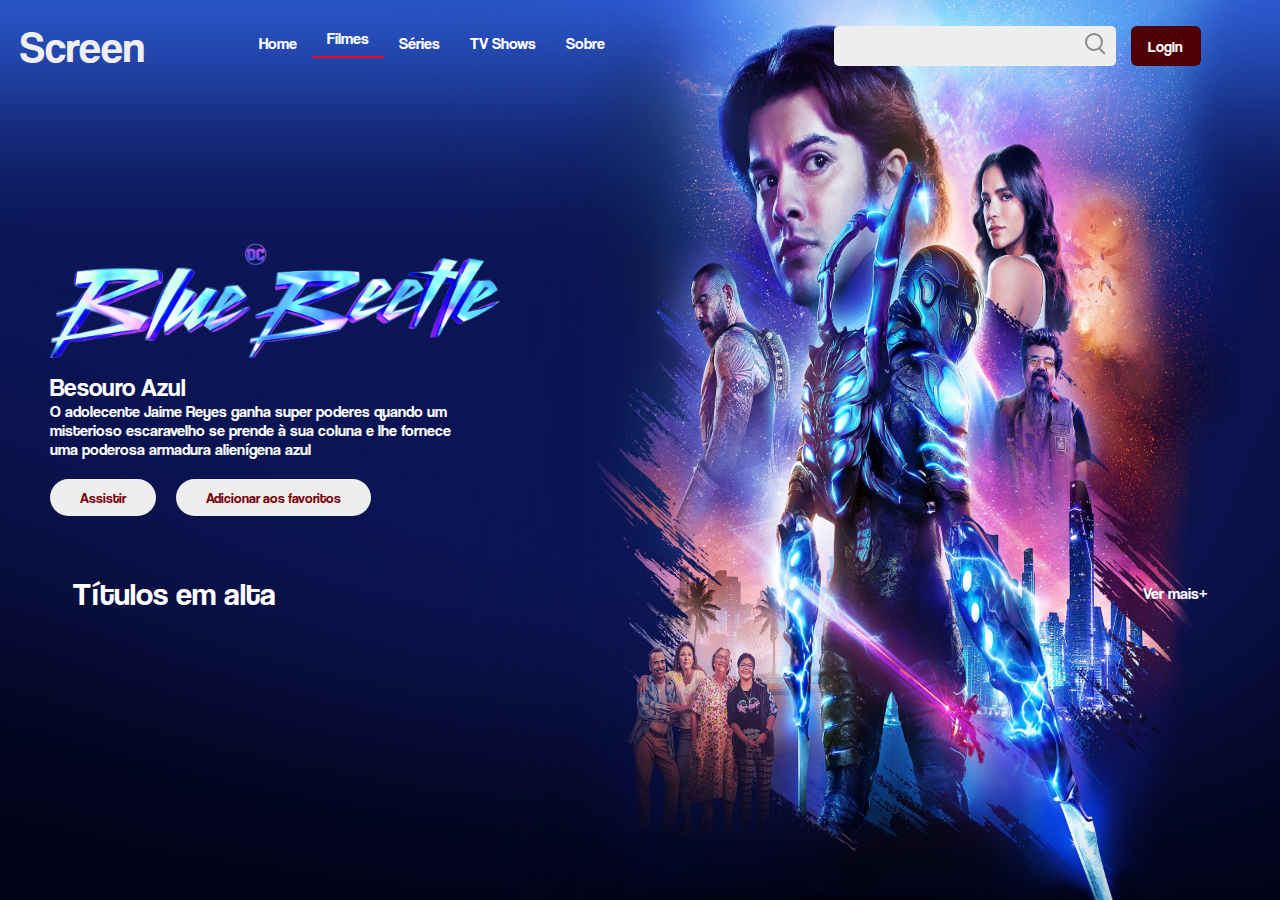
==== pages/filmes/index.html @ d805a6ec "Add files via upload" ====
<!DOCTYPE html>
<html lang="en">
<head>
    <meta charset="UTF-8">
    <meta name="viewport" content="width=device-width, initial-scale=1.0">
    <title>Filmes - Screen</title>
    <link rel="stylesheet" href="../../css/base.css">
    <link rel="stylesheet" href="../../css/cabecalho.css">
    <link rel="stylesheet" href="../../css/cards.css">
    <link rel="stylesheet" href="../../css/filmes.css">

</head>
<body class="body" style="background-image: url('../../img/poster_filmes.jpg'); background-size: 100% 100vh;">
    <header class="cabecalho">
        <p class="cabecalho__titulo">Screen</p>
        <ul>
          <li><a href="../../index.html">home</a></li>
          <li style="margin-top: -5px; border-bottom: 2px solid #ff0015;"><a href="pages/filmes.html">filmes</a></li>
          <li><a href="pages/series.html">séries</a></li>
          <li><a href="pages/tvshows.html">TV Shows</a></li>
          <li><a href="pages/sobre.html">sobre</a></li>
        </ul>
        <div class="pesquisa">
          <div class="cabecalho__pesquisa">
            <input type="text" class="cabecalho__pesquisa-input"/>
            <a href="#search_result">
            <span class="cabecalho__pesquisa-lupa">
              <img src="../../img/search-icon.svg" alt=""/>
            </span></a>
          </div>
        </div>
      </header>

      <div class="filmAlert">
        <img src="../../img/besouro azul.png" alt="" width="450">
        <p class="name">Besouro Azul</p>
        <p class="descricao">O adolecente Jaime Reyes ganha super poderes quando um misterioso escaravelho se prende à sua coluna e lhe fornece uma poderosa armadura alienígena azul</p>
        <div class="buttons">
          <button>Assistir</button>
          <button>Adicionar aos favoritos</button>
        </div>
      </div>

      <div class="pesquisaDeFilmes">
        <div class="title">
          <p id="search_result" class="populares search_result">Resultados da pesquisa</p>
        </div>  
        <section class="filmesDaPesquisa"></section>
      </div>

      <div class="filmes">
        <div class="title">
          <p class="populares">Títulos em alta</p><a href="#" class="verMais">Ver mais+</a>
        </div>
        <section id="filmes"></section>
      </div>


      <script src="../../js/usuario.js"></script>
      <script src="pesquisa.js"></script>
</body>
</html>
---- css/base.css ----
@font-face {
    font-family: 'Coolvetica';
    src: url(font/coolvetica\ rg.otf);
}



*

{
    padding: 0;
    margin: 0;
    box-sizing: border-box;
    font-family: 'Coolvetica', Arial, Helvetica, sans-serif;
    
}


body {
    background: url(../img/POSTER.jpg);
    background-size: 100% 100vh;
    background-position: calc(100% + 130px);
    background-attachment: fixed;
    min-height: 100vh;
    max-height: 100vh;
    /* box-shadow: inset 20vw -50px 40px #270100; */
    transition:  .3s all ease;
}

.user

{
    font-size: 15px;
    color: white;
    text-align: center;
    margin: 10px;
    cursor: pointer;
}
---- css/cabecalho.css ----
.pesquisa

{
    display: flex;
    padding: 2px;
    position: fixed;
    left: 65%;
}

.cabecalho {
    display: flex;
    justify-content: space-between;
    align-items: center;
    flex-wrap: wrap;
    width: 50%;
    padding: 20px 20px;
    top: 20px;
}

.cabecalho__titulo {
    font-size: clamp(32px, 2vh + 2vw, 54px);
    color: #eeeeee;
    cursor: pointer;
    font-family: 'Coolvetica', Arial, Helvetica, sans-serif;
}

.cabecalho__pesquisa {
    display: flex;
    align-items: center;
    justify-content: space-between;
    width: 22vw;
    height: 40px;
    min-width: 200px;
    padding: 0 10px;
    border-radius: 5px;
    background: #eeeeee;
}

.cabecalho__pesquisa-input {
    width: 95%;
    height: 100%;
    border: none;
    background: transparent;
    color: #000;
    font-size: 18px;
    font-weight: 500;
    transition: all ease;
}

.cabecalho__pesquisa-input:focus {
    outline: none;
}

.cabecalho__pesquisa-lupa {
    width: 18.35px;
    height: 19.35px;
    flex-shrink: 0;
    cursor: pointer;
    pointer-events: pointer;
}


.login

{
    margin-left: 15px;
    font-size: 15px;
    font-family: Arial, Helvetica, sans-serif;
    background: #4F0006;
    border-radius: 6px;
    color: #fff;
    width: 70px;
    height: 40px;
    display: grid;
    place-content: center;
    text-align: center;
    border: none;
    cursor: pointer;
    transition: .3s cubic-bezier(0.19, 1, 0.22, 1);
}

.login:hover

{
    scale: 1.07;
    box-shadow: 0 0 0 red, 0 0 150px red;
}

@media screen and (min-width: 375px) and (max-width: 1024px) {
    .cabecalho {
        width: 90vw;
    }
    .cabecalho__pesquisa {
        width: 90%;
    }
}

ul

{
    list-style: none;
    display: flex;
}

ul li

{
    text-transform: capitalize;
    padding-right: 15px;
    padding-left: 15px;
    padding-bottom: 5px;
    transition: .2s cubic-bezier(0.25, 0.46, 0.45, 0.94);
}

ul li:hover

{
    border-bottom: 2px solid white;
    margin-top: -5px;
}
---- css/cards.css ----
.title

{
    width: 100%;
    display: flex;
    justify-content: space-between;
    align-items: center;
    font-family: 'Coolvetica', Arial, Helvetica, sans-serif;
    color: #fff;
    padding: 25px 3vw;
    margin-top: 90px;
}

a

{
    text-decoration: none;
    color: #fff;
}

.search_result

{
    opacity: 0;
}

.pesquisaDeFilmes

{
    display: flex;
    flex-direction: column;
}





.populares

{
    font-size: clamp(16px, 2vh + 2vw, 32px);
}


#filmes, .filmesDaPesquisa

{
    display: flex;
    flex-wrap: wrap;
    justify-content: center;
    transition: .5s cubic-bezier(0.175, 0.885, 0.32, 1.275);
}

.filmes, .pesquisaDeFilmes

{
    margin-top: -170px;
    padding: 35px;
    padding-top: 0;
}

.cards {
    background: url(../img/POSTER.jpg);
    background-size: 170px 250px;
    width: 170px;
    height: 250px;
    border-radius: 8px;
}


.card

{
    width: 170px;
    height: 250px;
    margin: 50px 40px;
    transition: .3s cubic-bezier(0.19, 1, 0.22, 1);
}

.card:hover

{
    height: 310px;
    margin-top: -10px;

}
---- css/filmes.css ----
body

{
    background-attachment: center;
    background-position: center;
    background-size: 100% 100vh;
    background-repeat: no-repeat;
}

.filmAlert

{
    width: 40%;
    margin-top: 100px;
    padding: 50px;
    color: white;
}

.filmAlert .name

{
    font-size: clamp(17px, 2vh + 2vw, 25px);
    margin-top: 10px;
}

.buttons

{
    width: 100%;
    display: flex;
    flex-wrap: wrap;
}

.buttons button

{
    font-size: 14px;
    cursor: pointer;
    background: #eeeeee;
    color: #7a000a;
    border: none;
    padding: 10px 30px;
    margin: 20px;
    margin-left: 0;
    border-radius: 25px;
    font-family: 'Coolvetica', Arial, Helvetica, sans-serif;
}
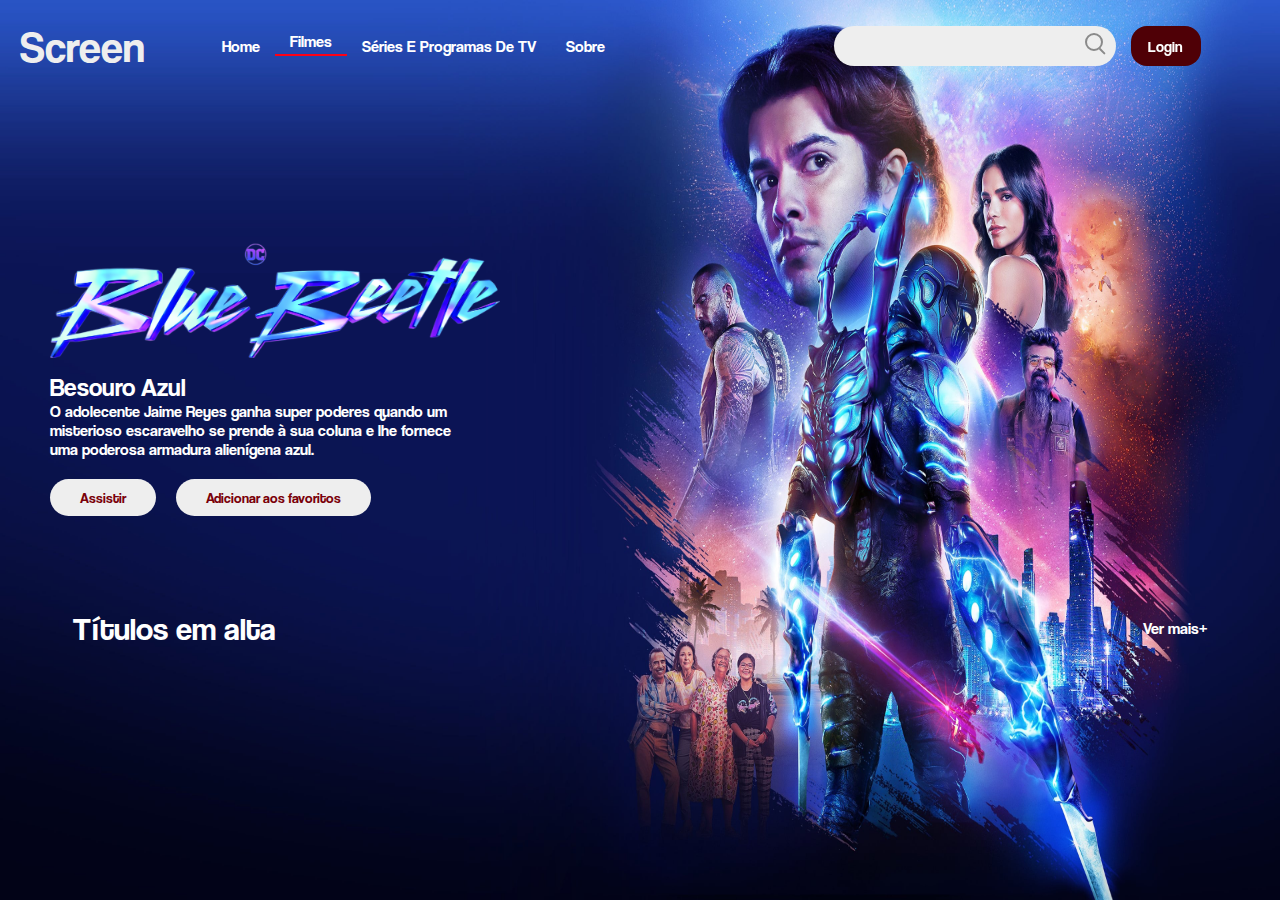
==== commit b4f593e9: "Update index.html" ====
--- a/pages/filmes/index.html
+++ b/pages/filmes/index.html
@@ -11,13 +11,13 @@
 
 </head>
 <body class="body" style="background-image: url('../../img/poster_filmes.jpg'); background-size: 100% 100vh;">
+  
     <header class="cabecalho">
         <p class="cabecalho__titulo">Screen</p>
         <ul>
           <li><a href="../../index.html">home</a></li>
           <li style="margin-top: -5px; border-bottom: 2px solid #ff0015;"><a href="pages/filmes.html">filmes</a></li>
-          <li><a href="pages/series.html">séries</a></li>
-          <li><a href="pages/tvshows.html">TV Shows</a></li>
+          <li><a href="../series/">séries e programas de TV</a></li>
           <li><a href="pages/sobre.html">sobre</a></li>
         </ul>
         <div class="pesquisa">
@@ -28,13 +28,21 @@
               <img src="../../img/search-icon.svg" alt=""/>
             </span></a>
           </div>
+          <div class="usuario">
+            <div id="exit_user">
+              <img src="../../img/exit_white.png" alt="" width="27px"><span>Sair da conta</span>
+            </div>
+            <div>
+              <img src="../../img/Star.svg" style="rotate: 0deg;" alt="" width="27px"><span>Favoritos</span>
+            </div>
+          </div>
         </div>
       </header>
 
       <div class="filmAlert">
         <img src="../../img/besouro azul.png" alt="" width="450">
         <p class="name">Besouro Azul</p>
-        <p class="descricao">O adolecente Jaime Reyes ganha super poderes quando um misterioso escaravelho se prende à sua coluna e lhe fornece uma poderosa armadura alienígena azul</p>
+        <p class="descricao">O adolecente Jaime Reyes ganha super poderes quando um misterioso escaravelho se prende à sua coluna e lhe fornece uma poderosa armadura alienígena azul.</p>
         <div class="buttons">
           <button>Assistir</button>
           <button>Adicionar aos favoritos</button>
@@ -59,4 +67,4 @@
       <script src="../../js/usuario.js"></script>
       <script src="pesquisa.js"></script>
 </body>
-</html>+</html>
--- a/css/base.css
+++ b/css/base.css
@@ -35,4 +35,79 @@
     text-align: center;
     margin: 10px;
     cursor: pointer;
+    display: flex;
+    align-items: center;
+}
+
+.user img
+
+{
+    transition: .1s ease-in;
+    padding: 5px;
+    width: 25px;
+    height: 18px;
+}
+
+.user img:hover
+
+{
+    scale: 1.2;
+}
+
+
+
+
+
+.usuario
+
+{
+    display: none;
+    align-items: center;
+    position: fixed;
+    left: 86.5%;
+    cursor: pointer;
+    top: 5%;
+    justify-content: center;
+    flex-direction: column;
+}
+
+.usuario div{
+    transition: .2s cubic-bezier(0.445, 0.05, 0.55, 0.95);
+}
+
+.usuario div:hover
+
+{
+    scale: 1.08;
+    color: white;
+}
+
+.usuario div img
+
+{
+    margin: 10px;
+    rotate: 180deg;
+    width: 20px;
+    height: 22px;
+}
+
+.usuarioMostrando
+
+{
+    display: flex;
+    top: 8%;
+}
+
+.arrowRotate
+
+{
+    rotate: 180deg;
+}
+
+.usuario div
+
+{
+    display: flex;
+    justify-content: center;
+    align-items: center;
 }--- a/css/cabecalho.css
+++ b/css/cabecalho.css
@@ -32,7 +32,7 @@
     height: 40px;
     min-width: 200px;
     padding: 0 10px;
-    border-radius: 5px;
+    border-radius: 25px;
     background: #eeeeee;
 }
 
@@ -45,8 +45,17 @@
     font-size: 18px;
     font-weight: 500;
     transition: all ease;
+    position: relative;
 }
 
+.sem_resultado
+
+{
+    position: fixed;
+    top: 1%;
+    color: red;
+    display: none;
+}
 .cabecalho__pesquisa-input:focus {
     outline: none;
 }
@@ -67,7 +76,7 @@
     font-size: 15px;
     font-family: Arial, Helvetica, sans-serif;
     background: #4F0006;
-    border-radius: 6px;
+    border-radius: 16px;
     color: #fff;
     width: 70px;
     height: 40px;
@@ -106,10 +115,13 @@
 
 {
     text-transform: capitalize;
-    padding-right: 15px;
-    padding-left: 15px;
-    padding-bottom: 5px;
     transition: .2s cubic-bezier(0.25, 0.46, 0.45, 0.94);
+}
+
+ul li a
+
+{
+    padding: 5px 15px;
 }
 
 ul li:hover
--- a/css/cards.css
+++ b/css/cards.css
@@ -51,12 +51,18 @@
     transition: .5s cubic-bezier(0.175, 0.885, 0.32, 1.275);
 }
 
-.filmes, .pesquisaDeFilmes
+.filmes
 
 {
     margin-top: -170px;
     padding: 35px;
     padding-top: 0;
+}
+
+.pesquisaDeFilmes
+
+{
+    margin-top: -100px;
 }
 
 .cards {
